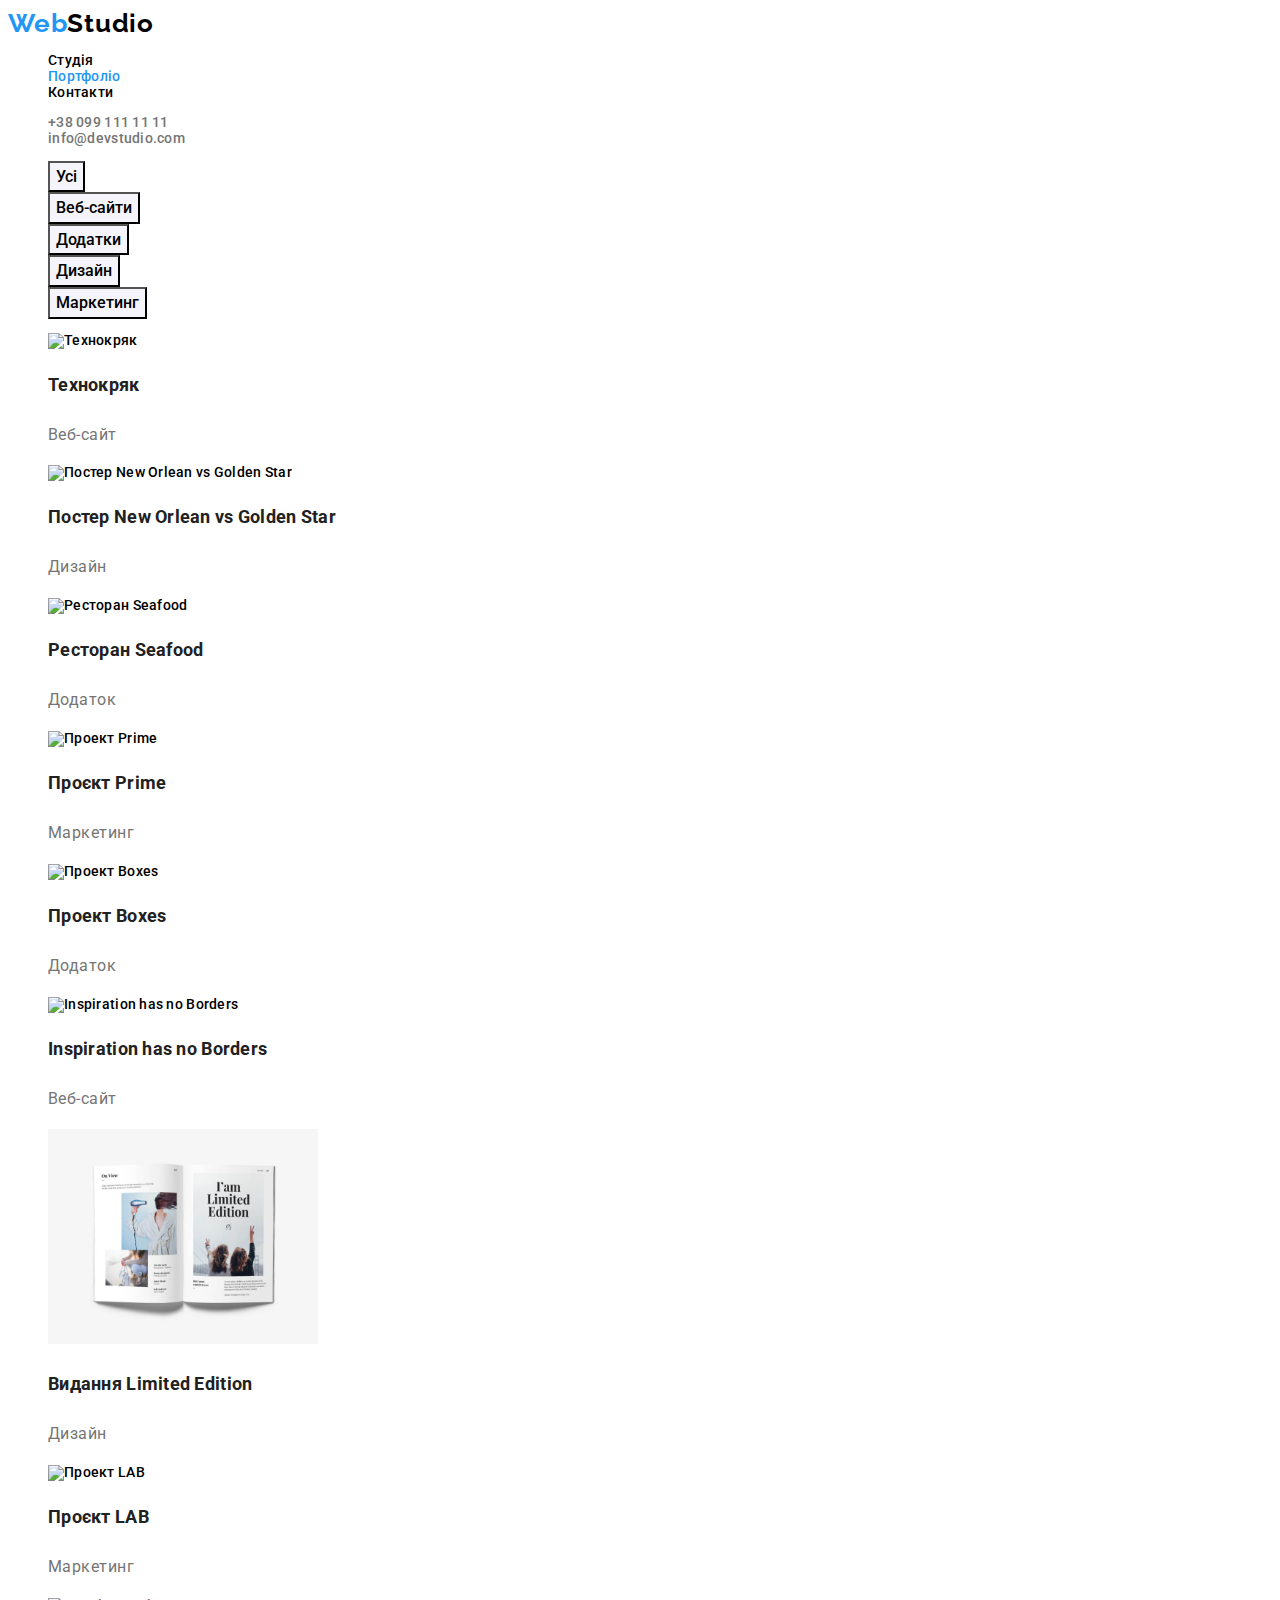
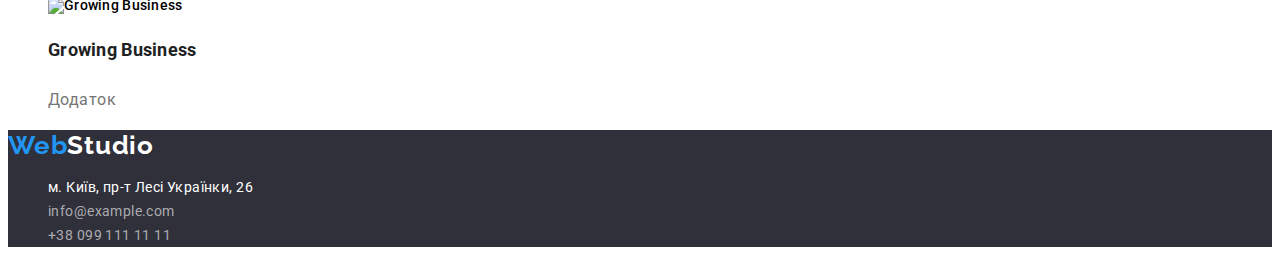
==== portfolio.html @ 4de55f48 "2.2" ====
<!DOCTYPE html>
<html lang="uk">
  <head>
    <meta charset="UTF-8">
    
<link rel="preconnect" href="https://fonts.googleapis.com">
<link rel="preconnect" href="https://fonts.gstatic.com" crossorigin>
<link href="https://fonts.googleapis.com/css2?family=Raleway:wght@700&family=Roboto:wght@400;500;700;900&display=swap" rel="stylesheet">
<link rel="stylesheet" href="./css/styles.css" />
<title lang="en">Home Work</title>
  </head>
  <body>
    <header>
    <!-- Верхнаяя линия -->
    <a class="header-11" href="index.html" style="text-decoration: none;"><span class="header-color-11">Web</span>Studio</a>
    <div>
    <nav>
    <ul style="list-style-type: none;" >
    <li> 
      <a class="header-color-22" href="index.html" style="text-decoration: none;">Студія</a>
    </li>
    <li>
      <a class="header-color-11" href="portfolio.html" style="text-decoration: none;">Портфоліо</a>
    </li>
    <li>
      <a class="header-color-22" href="#contacts-2" style="text-decoration: none;">Контакти</a>
    </li>
    </ul>
    </nav>
  <ul >
    <li><a class="header-color-33" href="tel:+380991111111" style="text-decoration: none;">+38 099 111 11 11</a></li>
    <li><a class="header-color-33" href="info@devstudio.com" style="text-decoration: none;">info@devstudio.com</a></li>
  </ul>
    </div>
</header>
  <!-- Портфолио -->
  <main>
    <section>
  <ul class="menu">
  <li><button class="port-button" type="button">Усі</button></li>
  <li><button class="port-button" type="button">Веб-сайти</button></li>
  <li><button class="port-button" type="button">Додатки</button></li>
  <li><button class="port-button" type="button">Дизайн</button></li>
  <li><button class="port-button" type="button">Маркетинг</button></li>
</ul>
    
    <!-- Проекти --> 
    
        <ul class="projects-work-1">
        <li >
          <img src="img.2/img-5.jpg" alt="Технокряк" width="270"/>
          <h3  class="projects-work-title">Технокряк</h3>
          <p class="proekti-opisaniye-1">Веб-сайт</p>
        </li>
        
          <li >
          <img src="img.2/img-6-2.jpg" alt="Постер New Orlean vs Golden Star" width="270"/>
          <h3 class="projects-work-title" >Постер New Orlean vs Golden Star</h3>
          <p class="proekti-opisaniye-1">Дизайн</p>
        </li>
        
        <li >
          <img src="img.2/img-7-2.jpg" alt="Ресторан Seafood" width="270"/>
          <h3 class="projects-work-title">Ресторан Seafood</h3>
          <p class="proekti-opisaniye-1">Додаток</p>
        </li>
        
        <li >
          <img src="img.2/img-8-2.jpg" alt="Проект Prime" width="270"/>
          <h3 class="projects-work-title">Проєкт Prime</h3>
          <p class="proekti-opisaniye-1">Маркетинг</p>
        </li>

        <li >
          <img src="img.2/img-9-2.jpg" alt="Проект Boxes" width="270"/>
          <h3 class="projects-work-title">Проект Boxes</h3>
          <p class="proekti-opisaniye-1">Додаток</p>
        </li>

        <li >
          <img src="img.2/img-10-2.jpg" alt="Inspiration has no Borders" width="270"/>
          <h3 class="projects-work-title">Inspiration has no Borders</h3>
          <p class="proekti-opisaniye-1">Веб-сайт</p>
        </li>

        <li >
          <img src="img.2/img-6-3.jpg" alt="Видання Limited Edition" width="270"/>
          <h3 class="projects-work-title">Видання Limited Edition</h3>
          <p class="proekti-opisaniye-1">Дизайн</p>
        </li>

        <li >
          <img src="img.2/img-11-2.jpg" alt="Проект LAB" width="270"/>
          <h3 class="projects-work-title">Проєкт LAB</h3>
          <p class="proekti-opisaniye-1">Маркетинг</p>
        </li>

        <li>
          <img src="img.2/img-12-2.jpg" alt="Growing Business" width="270"/>
          <h3 class="projects-work-title">Growing Business</h3>
          <p class="proekti-opisaniye-1">Додаток</p>
        

      </li>

      </ul>

      </section>     
      
    </main>
<!--Подвал -->
<footer class="footer-00">  
  <a class="footer-12" href="index.html"><span class="header-color-11">Web</span>Studio</a>
      <div class="address-color-22" id="contacts-2">
    <ul >
    <li>
      <a class="address-color-2" href="м.Київ,пр-т-Лесі-Українки,26">м. Київ, пр-т Лесі Українки, 26</a>
    </li>
    <li>
      <a class="address-color-3" href="info@example.com">info@example.com</a>
    </li>
    <li>
      <a class="address-color-3" href="tel:+380991111111">+38 099 111 11 11</a>
    </li>
    </ul>
    </div>
</footer>
</body>
</html>
---- css/styles.css ----
:root{
    --robot-font :'Roboto',sans-serif;
    --raleway-font : 'Raleway',sans-serif;
    --text-title : rgba(33, 150, 243, 1);
    --text-title2 :rgba(0, 0, 0, 1);
    --text-title3 :rgba(255, 255, 255, 1);
    --color-bag :rgba(245, 245, 245, 1);
    --color-bag2 :rgba(47, 48, 58, 1);
    --color-bag3 :rgba(245, 244, 250, 1);
    --color-hover :rgba(33, 150, 243, 1) ;
    --text-color :rgba(117, 117, 117, 1) ;
}

body {
    font-family: var(--robot-font);
    font-size: 14px;
    font-weight: 700;
    line-height: 1.14;
    letter-spacing: 0.03em;
    text-align: left;
    
    
    
}

/* Верхнаяя линия */
.header{
    font-family:var(--raleway-font);
    font-size: 26px;
    font-weight: 700;
    line-height: 1.19;
    letter-spacing: 0.03em;
    text-align: left;
    color: var(--text-title2); 
    text-decoration: none;
}
.header-2{
    font-weight: 500;
    letter-spacing: 0.02em;
    text-align: left;
    text-decoration: none;
}

.header-color{
    color:var(--text-title) ;
    text-decoration: none;
}

.header-color-2{
    color: rgba(0, 0, 0, 1); 
    text-decoration: none;
}
.header-color-2:hover{
    color:var(--color-hover);
}

.header-color-3:hover{
    color:var(--color-hover);



}
.header-color-3{
    color:var(--text-color);
    text-decoration: none;
}




/* Шапка */
.way-0{
    background-color:var(--color-bag2) ;
}
.way{
    font-size: 44px;
    font-weight: 900;
    line-height: 1.36;
    letter-spacing: 0.06em;
    text-align: center;
    color: rgba(255, 255, 255, 1);
    text-transform:uppercase ;



}
.button:hover{
    box-shadow: 0px 4px 4px rgba(0, 0, 0, 0.15);
    background-color: rgba(24, 140, 232, 1);
    cursor: pointer;
}
.button{
    font-family:var(--robot-font);
    height: 50px;
    width: 200px;
    font-weight: 700;
    border-radius: 4px;
    background-color:rgba(33, 150, 243, 1) ;
    color: rgba(255, 255, 255, 1);
    font-size: 16px;
    
}



/* Особенности */

.osobennosti-zaglaviya-2{
    font-family: var(--robot-font);
    font-size: 14px;
    font-weight: 700;
    line-height: 1.14;
    letter-spacing: 0.03em;
    text-align: left;
    text-transform: uppercase ;

}

.osobennosti-opisaniye{
    font-family: var(--robot-font);
    font-size: 14px;
    font-weight: 400;
    line-height: 1.71;
    letter-spacing: 0.03em;
    text-align: left;
    color:var(--text-color)

}
/* Чем мы занимаемся */


.chem-my-zanimayemsya{
font-size: 36px;
line-height: 1.16;
text-align: center;
}
/* Наша команда */

.nasha-komanda-0{
    background-color: var(--color-bag3) ;
}




.nasha-komanda{
font-size: 36px;
line-height: 1.16;
text-align: center;
}
.nasha-komanda-imena{
font-weight: 500;
line-height: 1.18;
font-size: 16px;   
}
.nasha-komanda-professiya{
font-weight: 400;
line-height: 1.18;
font-size: 16px;
    color: var(--text-color)
}
/* Подвал */
.footer-0{
background-color:var(--color-bag2);
}
.footer-1{
    color: var(--text-title3);
    font-family: var(--raleway-font);
    font-size: 26px;
    line-height: 1.19;


}
.address
.address-color{
    color: rgba(255, 255, 255, 1);
    text-decoration: none;
    font-size: 14px;
    font-weight: 400;
    line-height: 1.71;
    
    
}

.address-color-1{
color: rgba(172, 172, 176, 1);
text-decoration: none;
font-size: 14px;
font-weight: 400;
line-height: 1.71;
}



/* Портфолио */
/* Верхнаяя линия */
.header-11{
    font-family:var(--raleway-font);
    font-size: 26px;
    font-weight: 700;
    line-height: 1.19;
    letter-spacing: 0.03em;
    text-align: left;
    color: rgba(0, 0, 0, 1); 
    text-decoration: none;
}
.header-color-11{
    color:var(--text-title) ;
}
.header-color-22{
    color: rgba(0, 0, 0, 1); 
} 
.header-color-22:hover{
    color:var(--color-hover)
}

.header-color-33:hover{
    color:var(--color-hover)


}
.header-color-33{
    color:var(--text-color)
}


/* Портфолио */
/* Кнопка */

.port-button{
    font-style:var(--robot-font);
    font-size: 16px;
    font-weight: 500;
    line-height: 1.6;
    text-align: center;
    background-color: rgba(245, 244, 250, 1);
    
}
.port-button:hover{
    background-color: rgba(24, 140, 232, 1);
    color: aliceblue;
    cursor: pointer;
}
.port-button{
    font-family: inherit;
}
/* Проекти */ 

.projects-work-1

.projects-work-title{
    color:rgba(33, 33, 33, 1) ;
    text-decoration: none;
    font-size: 18px;
    line-height: 2;
}
.proekti-opisaniye-1{
    text-decoration: none;
    font-size: 16px;
    font-weight: 400;
    line-height: 1.8;
    letter-spacing: 0.03em;
    color:var(--text-color)
    }

    /* Подвал */
    .footer-00{
        background-color:var(--color-bag2);
        }
        .footer-12{
        color: var(--text-title3);
        font-family: var(--raleway-font);
        font-size: 26px;
        line-height: 1.19;
        letter-spacing: 0.03em;
        text-align: left;
        text-decoration: none;
        }

    .address-color-22,ul {
        font-size: 14px;
        font-weight: 500;
        letter-spacing: 0.02em;
        list-style-type: none;
        
        
        
    }
    .address-color-2{
        color: rgba(255, 255, 255, 1);
        text-decoration: none;
        font-size: 14px;
        font-weight: 400;
        line-height: 24px;
        letter-spacing: 0.03em;


    


    }
    
    .address-color-3{
        color:rgba(172, 172, 176, 1) ;
        text-decoration: none;
        font-size: 14px;
        font-weight: 400;
        line-height: 24px;
        letter-spacing: 0.03em;
    }
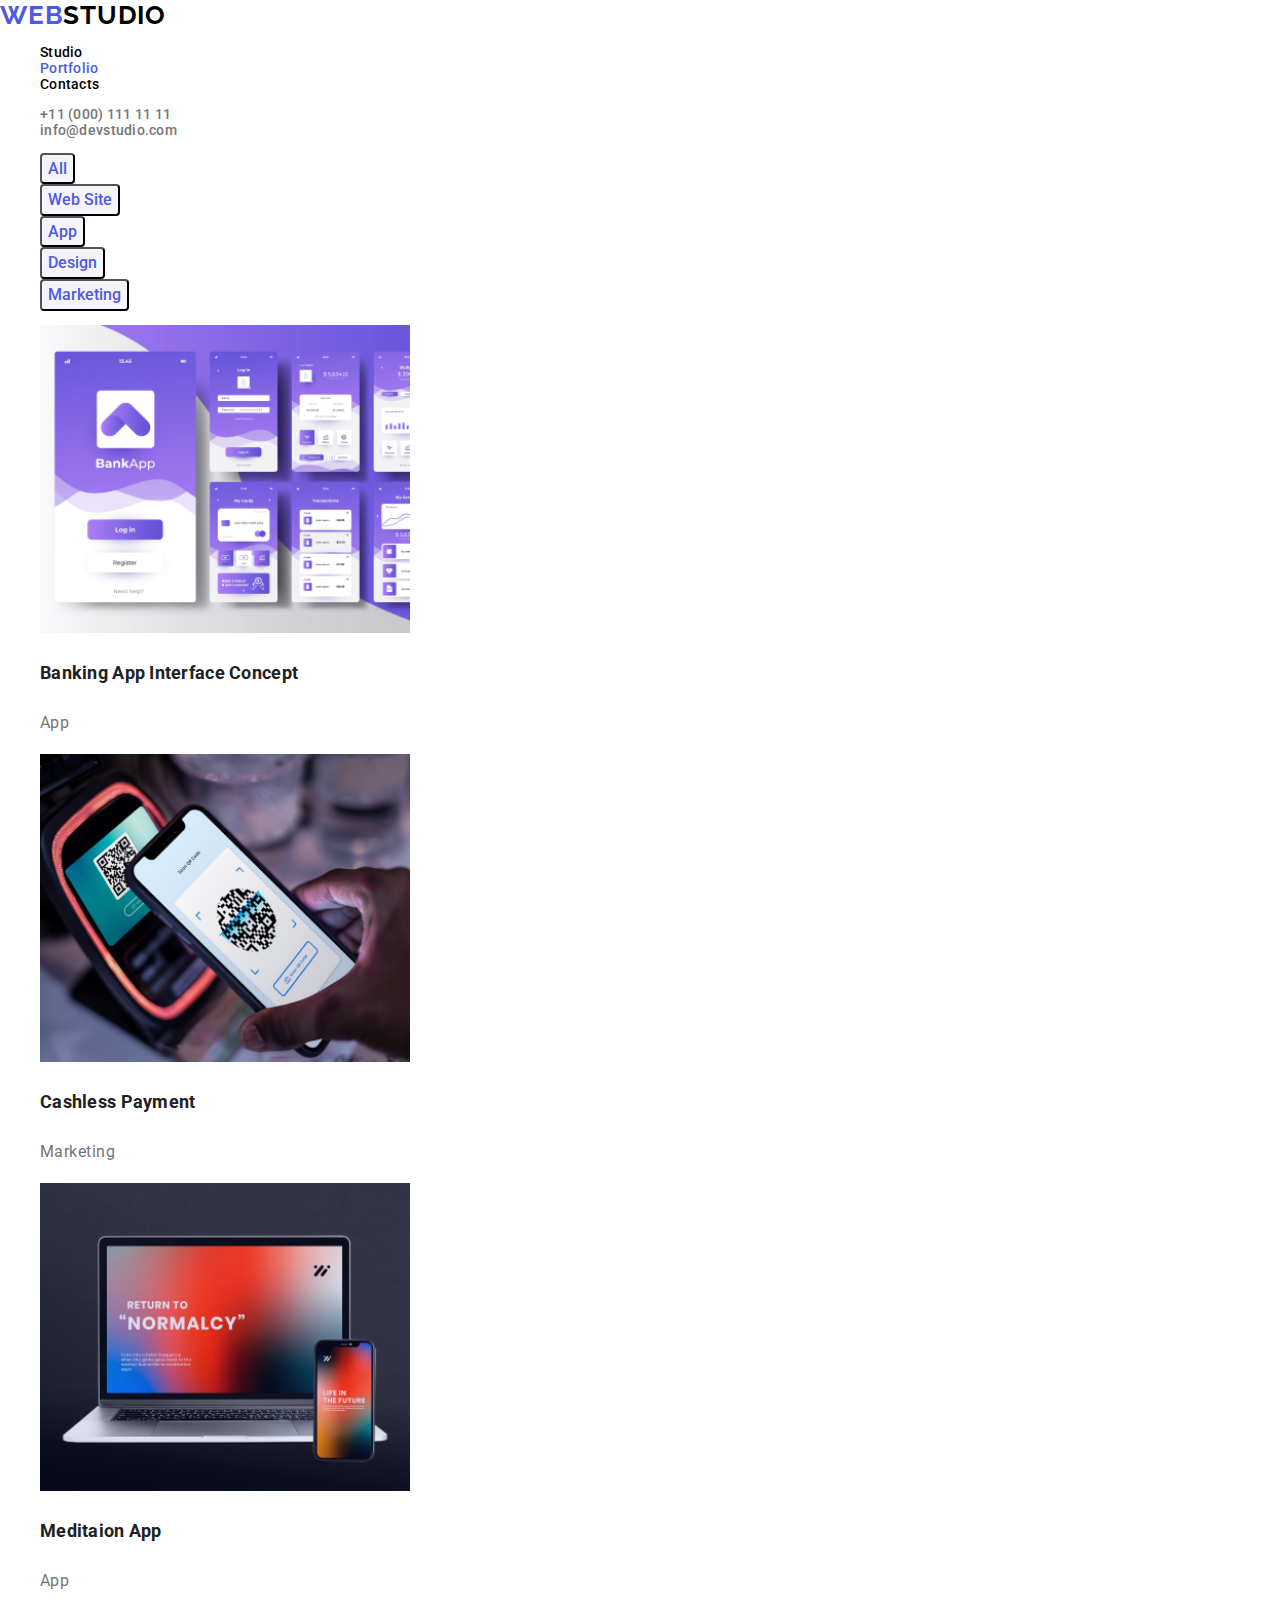
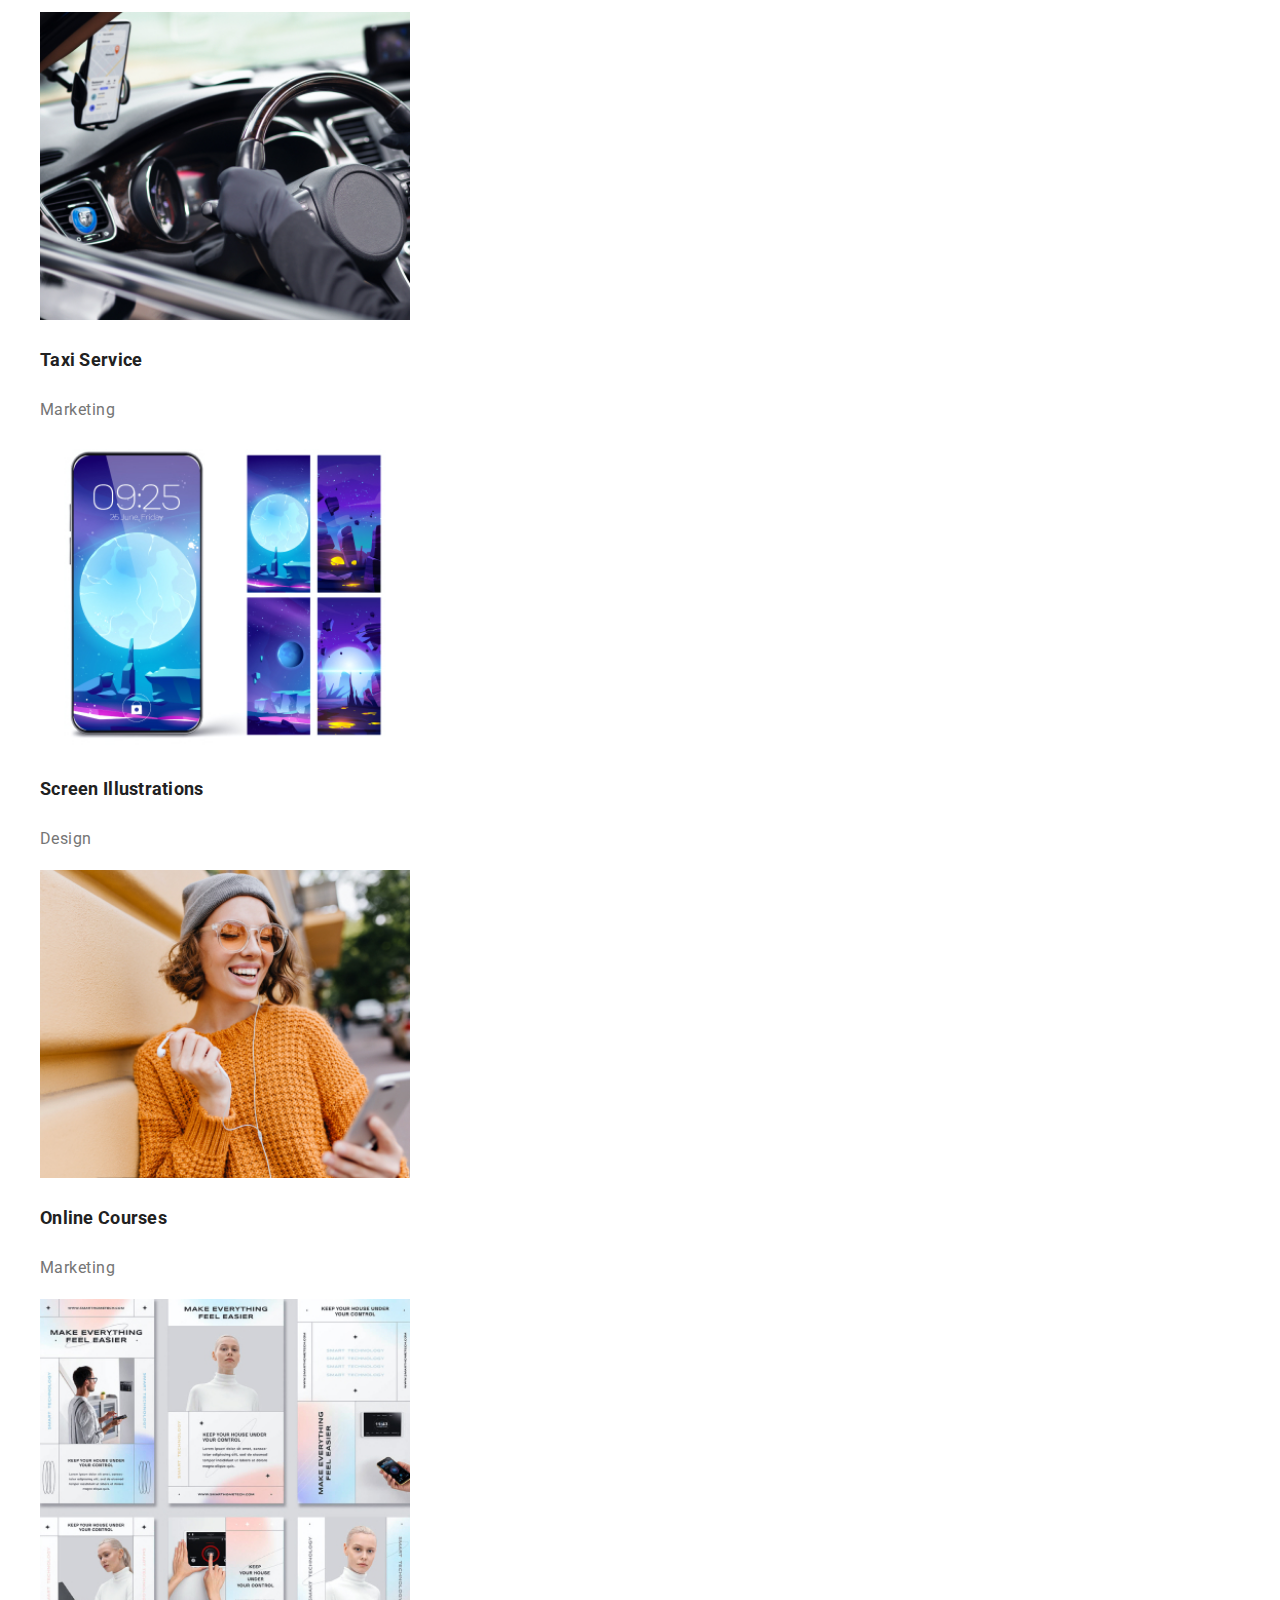
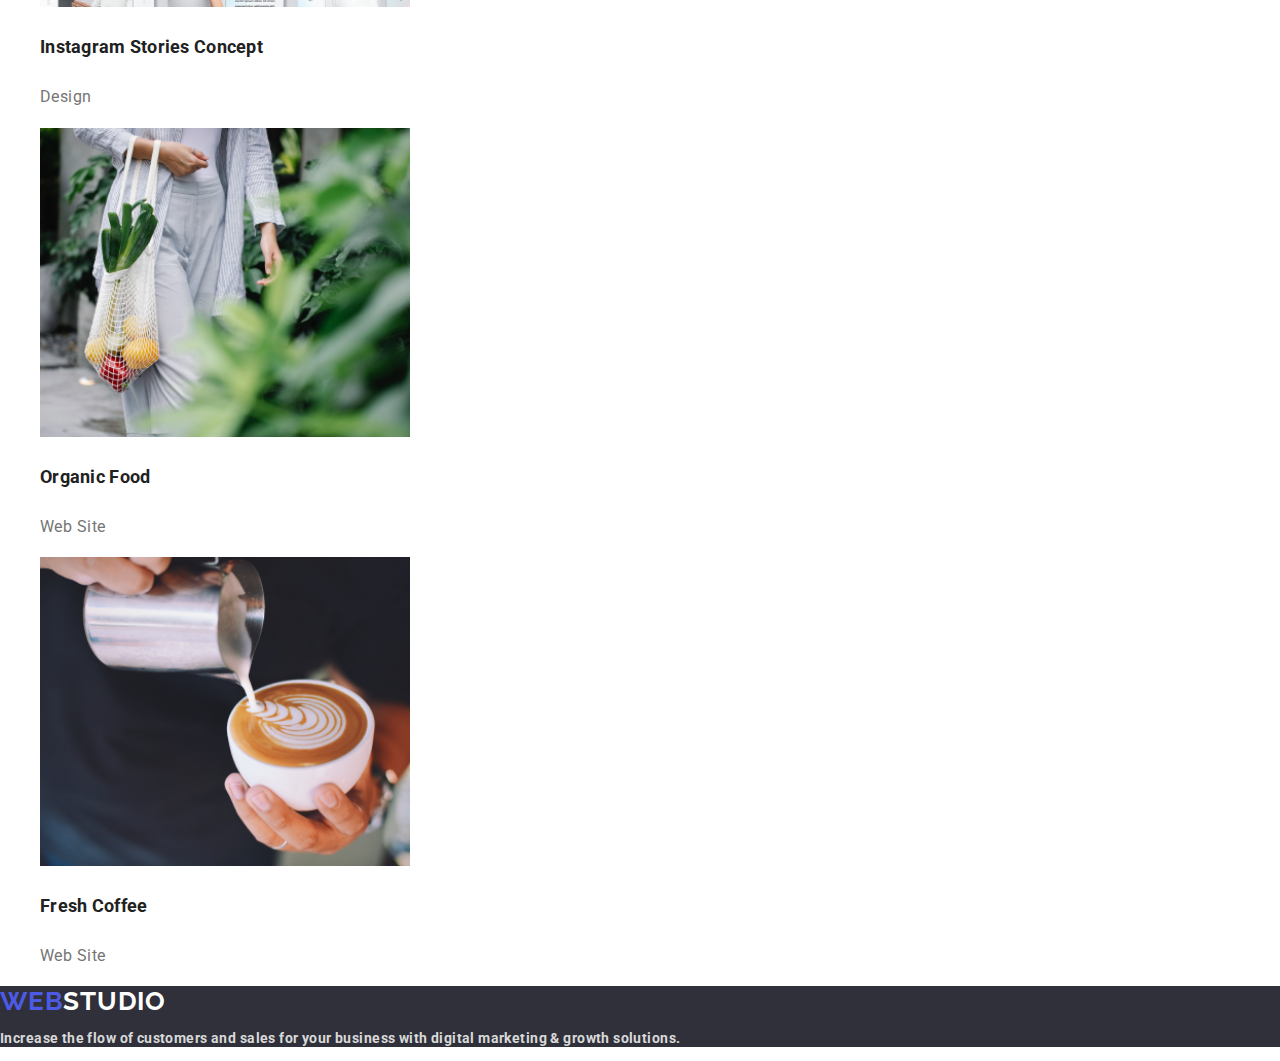
==== commit 835ab831: "comit-5" ====
--- a/portfolio.html
+++ b/portfolio.html
@@ -1,34 +1,35 @@
 <!DOCTYPE html>
-<html lang="uk">
+<html lang="en">
   <head>
     <meta charset="UTF-8">
     
 <link rel="preconnect" href="https://fonts.googleapis.com">
 <link rel="preconnect" href="https://fonts.gstatic.com" crossorigin>
 <link href="https://fonts.googleapis.com/css2?family=Raleway:wght@700&family=Roboto:wght@400;500;700;900&display=swap" rel="stylesheet">
+<link rel="stylesheet" href="https://cdnjs.cloudflare.com/ajax/libs/modern-normalize/1.0.0/modern-normalize.min.css">
 <link rel="stylesheet" href="./css/styles.css" />
 <title lang="en">Home Work</title>
   </head>
   <body>
     <header>
     <!-- Верхнаяя линия -->
-    <a class="header-11" href="index.html" style="text-decoration: none;"><span class="header-color-11">Web</span>Studio</a>
+    <a class="header-11" href="index.html" style="text-decoration: none;"><span class="header-color-11">WEB</span>STUDIO</a>
     <div>
     <nav>
     <ul style="list-style-type: none;" >
     <li> 
-      <a class="header-color-22" href="index.html" style="text-decoration: none;">Студія</a>
+      <a class="header-color-22" href="index.html" style="text-decoration: none;">Studio</a>
     </li>
     <li>
-      <a class="header-color-11" href="portfolio.html" style="text-decoration: none;">Портфоліо</a>
+      <a class="header-color-11" href="portfolio.html" style="text-decoration: none;">Portfolio</a>
     </li>
     <li>
-      <a class="header-color-22" href="#contacts-2" style="text-decoration: none;">Контакти</a>
+      <a class="header-color-22" href="#contacts-2" style="text-decoration: none;">Contacts</a>
     </li>
     </ul>
     </nav>
   <ul >
-    <li><a class="header-color-33" href="tel:+380991111111" style="text-decoration: none;">+38 099 111 11 11</a></li>
+    <li><a class="header-color-33" href="tel:+11(000)1111111" style="text-decoration: none;">+11 (000) 111 11 11</a></li>
     <li><a class="header-color-33" href="info@devstudio.com" style="text-decoration: none;">info@devstudio.com</a></li>
   </ul>
     </div>
@@ -37,68 +38,68 @@
   <main>
     <section>
   <ul class="menu">
-  <li><button class="port-button" type="button">Усі</button></li>
-  <li><button class="port-button" type="button">Веб-сайти</button></li>
-  <li><button class="port-button" type="button">Додатки</button></li>
-  <li><button class="port-button" type="button">Дизайн</button></li>
-  <li><button class="port-button" type="button">Маркетинг</button></li>
+  <li><button class="port-button" type="button">All</button></li>
+  <li><button class="port-button" type="button">Web Site</button></li>
+  <li><button class="port-button" type="button">App</button></li>
+  <li><button class="port-button" type="button">Design</button></li>
+  <li><button class="port-button" type="button">Marketing</button></li>
 </ul>
     
     <!-- Проекти --> 
     
         <ul class="projects-work-1">
         <li >
-          <img src="img.2/img-5.jpg" alt="Технокряк" width="270"/>
-          <h3  class="projects-work-title">Технокряк</h3>
-          <p class="proekti-opisaniye-1">Веб-сайт</p>
+          <img src="img.2/img-7.jpg" alt="Banking App Interface Concept" width="370"/>
+          <h3  class="projects-work-title">Banking App Interface Concept</h3>
+          <p class="proekti-opisaniye-1">App</p>
         </li>
         
           <li >
-          <img src="img.2/img-6-2.jpg" alt="Постер New Orlean vs Golden Star" width="270"/>
-          <h3 class="projects-work-title" >Постер New Orlean vs Golden Star</h3>
-          <p class="proekti-opisaniye-1">Дизайн</p>
+          <img src="img.2/img-8.jpg" alt="Cashless Payment" width="370"/>
+          <h3 class="projects-work-title" >Cashless Payment</h3>
+          <p class="proekti-opisaniye-1">Marketing</p>
         </li>
         
         <li >
-          <img src="img.2/img-7-2.jpg" alt="Ресторан Seafood" width="270"/>
-          <h3 class="projects-work-title">Ресторан Seafood</h3>
-          <p class="proekti-opisaniye-1">Додаток</p>
+          <img src="img.2/img-13.jpg" alt="Meditaion App" width="370"/>
+          <h3 class="projects-work-title">Meditaion App</h3>
+          <p class="proekti-opisaniye-1">App</p>
         </li>
         
         <li >
-          <img src="img.2/img-8-2.jpg" alt="Проект Prime" width="270"/>
-          <h3 class="projects-work-title">Проєкт Prime</h3>
-          <p class="proekti-opisaniye-1">Маркетинг</p>
+          <img src="img.2/img-9.jpg" alt="Taxi Service" width="370"/>
+          <h3 class="projects-work-title">Taxi Service</h3>
+          <p class="proekti-opisaniye-1">Marketing</p>
         </li>
 
         <li >
-          <img src="img.2/img-9-2.jpg" alt="Проект Boxes" width="270"/>
-          <h3 class="projects-work-title">Проект Boxes</h3>
-          <p class="proekti-opisaniye-1">Додаток</p>
+          <img src="img.2/img-14.jpg" alt="Screen Illustrations" width="370"/>
+          <h3 class="projects-work-title">Screen Illustrations</h3>
+          <p class="proekti-opisaniye-1">Design</p>
         </li>
 
         <li >
-          <img src="img.2/img-10-2.jpg" alt="Inspiration has no Borders" width="270"/>
-          <h3 class="projects-work-title">Inspiration has no Borders</h3>
-          <p class="proekti-opisaniye-1">Веб-сайт</p>
+          <img src="img.2/img-15.jpg" alt="Online Courses" width="370"/>
+          <h3 class="projects-work-title">Online Courses</h3>
+          <p class="proekti-opisaniye-1">Marketing</p>
         </li>
 
         <li >
-          <img src="img.2/img-6-3.jpg" alt="Видання Limited Edition" width="270"/>
-          <h3 class="projects-work-title">Видання Limited Edition</h3>
-          <p class="proekti-opisaniye-1">Дизайн</p>
+          <img src="img.2/img-10.jpg" alt="Instagram Stories Concept" width="370"/>
+          <h3 class="projects-work-title">Instagram Stories Concept</h3>
+          <p class="proekti-opisaniye-1">Design</p>
         </li>
 
         <li >
-          <img src="img.2/img-11-2.jpg" alt="Проект LAB" width="270"/>
-          <h3 class="projects-work-title">Проєкт LAB</h3>
-          <p class="proekti-opisaniye-1">Маркетинг</p>
+          <img src="img.2/img-16.jpg" alt="Organic Food" width="370"/>
+          <h3 class="projects-work-title">Organic Food</h3>
+          <p class="proekti-opisaniye-1">Web Site</p>
         </li>
 
         <li>
-          <img src="img.2/img-12-2.jpg" alt="Growing Business" width="270"/>
-          <h3 class="projects-work-title">Growing Business</h3>
-          <p class="proekti-opisaniye-1">Додаток</p>
+          <img src="img.2/img-11.jpg" alt="Fresh Coffee" width="370"/>
+          <h3 class="projects-work-title">Fresh Coffee</h3>
+          <p class="proekti-opisaniye-1">Web Site</p>
         
 
       </li>
@@ -110,20 +111,8 @@
     </main>
 <!--Подвал -->
 <footer class="footer-00">  
-  <a class="footer-12" href="index.html"><span class="header-color-11">Web</span>Studio</a>
-      <div class="address-color-22" id="contacts-2">
-    <ul >
-    <li>
-      <a class="address-color-2" href="м.Київ,пр-т-Лесі-Українки,26">м. Київ, пр-т Лесі Українки, 26</a>
-    </li>
-    <li>
-      <a class="address-color-3" href="info@example.com">info@example.com</a>
-    </li>
-    <li>
-      <a class="address-color-3" href="tel:+380991111111">+38 099 111 11 11</a>
-    </li>
-    </ul>
-    </div>
+  <a class="footer-12" href="index.html"><span class="header-color-11">WEB</span>STUDIO</a>
+  <p class="osobennosti-opisaniye-2">Increase the flow of customers and sales for your business with digital marketing & growth solutions.</p>
 </footer>
 </body>
 </html>--- a/css/styles.css
+++ b/css/styles.css
@@ -2,15 +2,18 @@
 :root{
     --robot-font :'Roboto',sans-serif;
     --raleway-font : 'Raleway',sans-serif;
-    --text-title : rgba(33, 150, 243, 1);
+    --text-title : rgba(77, 90, 229, 1);
     --text-title2 :rgba(0, 0, 0, 1);
     --text-title3 :rgba(255, 255, 255, 1);
     --color-bag :rgba(245, 245, 245, 1);
     --color-bag2 :rgba(47, 48, 58, 1);
     --color-bag3 :rgba(245, 244, 250, 1);
-    --color-hover :rgba(33, 150, 243, 1) ;
+    --color-hover :rgba(77, 90, 229, 1) ;
     --text-color :rgba(117, 117, 117, 1) ;
-}
+    --focus-color : rgba(77, 90, 229, 1);
+}
+
+
 
 body {
     font-family: var(--robot-font);
@@ -18,11 +21,47 @@
     font-weight: 700;
     line-height: 1.14;
     letter-spacing: 0.03em;
-    text-align: left;
-    
-    
-    
-}
+
+    
+    
+    
+}
+/* reset start */
+h1,
+h2,
+h3,
+h4,
+h5,
+h6,
+p 
+
+.img {
+display: block;
+
+}
+
+
+.link {
+    text-decoration: none;
+    color: currentColor;
+}
+
+
+.list {
+    list-style: none;
+    margin: 0;
+    padding: 0;
+}
+/* reset end */
+.container{
+    width: 1170px;
+    margin: 0 auto;
+    padding:0 15px ;
+
+    outline: 2px solid red;
+    outline-offset: -2px;
+}
+
 
 /* Верхнаяя линия */
 .header{
@@ -34,36 +73,71 @@
     text-align: left;
     color: var(--text-title2); 
     text-decoration: none;
-}
+    margin-right: 93px;
+}
+.header-container{
+    display: flex;
+    align-items: center;
+}
+
 .header-2{
     font-weight: 500;
     letter-spacing: 0.02em;
     text-align: left;
     text-decoration: none;
-}
+    display: flex;
+    
+}
+.header-color-0{
+    display: flex;
+
+}   
 
 .header-color{
     color:var(--text-title) ;
     text-decoration: none;
+    
+}
+.header-color-01{
+    color:var(--text-title) ;
+    text-decoration: none;
+    margin-right: 50px;
 }
 
 .header-color-2{
     color: rgba(0, 0, 0, 1); 
     text-decoration: none;
+    margin-right: 50px;
 }
 .header-color-2:hover{
     color:var(--color-hover);
 }
+.header-color-2:focus{
+    color:var(--focus-color);
+}
 
 .header-color-3:hover{
     color:var(--color-hover);
-
-
-
+    
+
+
+}
+.header-color-3:focus{
+    color:var(--focus-color);
+}
+.header-color-03{
+    display: flex;
+    
 }
 .header-color-3{
     color:var(--text-color);
     text-decoration: none;
+    margin-right: 50px;
+}
+.header-color-4{
+    color:var(--text-color);
+    text-decoration: none;
+    
 }
 
 
@@ -72,6 +146,9 @@
 /* Шапка */
 .way-0{
     background-color:var(--color-bag2) ;
+    width: 1600px;
+    height: 600px;
+    top: 80px;
 }
 .way{
     font-size: 44px;
@@ -81,14 +158,17 @@
     text-align: center;
     color: rgba(255, 255, 255, 1);
     text-transform:uppercase ;
-
-
-
-}
+    padding: 200px 452px;
+}
+
 .button:hover{
     box-shadow: 0px 4px 4px rgba(0, 0, 0, 0.15);
+    background-color:rgba(77, 90, 229, 1) ;
+    cursor: pointer;
+}
+.button:focus{
+    color: rgba(255, 255, 255, 1);
     background-color: rgba(24, 140, 232, 1);
-    cursor: pointer;
 }
 .button{
     font-family:var(--robot-font);
@@ -96,10 +176,9 @@
     width: 200px;
     font-weight: 700;
     border-radius: 4px;
-    background-color:rgba(33, 150, 243, 1) ;
+    background-color: rgba(77, 90, 229, 1);
     color: rgba(255, 255, 255, 1);
     font-size: 16px;
-    
 }
 
 
@@ -127,6 +206,12 @@
     color:var(--text-color)
 
 }
+.osobennosti-opisaniye-2{
+    font-family: var(--robot-font);
+    color:rgba(217, 217, 217, 1);
+
+}
+
 /* Чем мы занимаемся */
 
 
@@ -140,7 +225,9 @@
 .nasha-komanda-0{
     background-color: var(--color-bag3) ;
 }
-
+.nasha-komanda-bac-color{
+    background-color: var(--color-bag);
+}
 
 
 
@@ -212,13 +299,19 @@
     color: rgba(0, 0, 0, 1); 
 } 
 .header-color-22:hover{
-    color:var(--color-hover)
+    color:var(--color-hover);
+}
+.header-color-22:focus{
+    color: var(--focus-color);
 }
 
 .header-color-33:hover{
     color:var(--color-hover)
 
 
+}
+.header-color-33:focus{
+    color: var(--focus-color);
 }
 .header-color-33{
     color:var(--text-color)
@@ -235,12 +328,17 @@
     line-height: 1.6;
     text-align: center;
     background-color: rgba(245, 244, 250, 1);
-    
+    border-radius: 4px;
+    color:rgba(77, 90, 229, 1);
 }
 .port-button:hover{
-    background-color: rgba(24, 140, 232, 1);
+    background-color: rgba(77, 90, 229, 1);
     color: aliceblue;
     cursor: pointer;
+}
+.port-button:focus{
+color:aliceblue;
+background-color:rgba(64, 75, 191, 1);
 }
 .port-button{
     font-family: inherit;
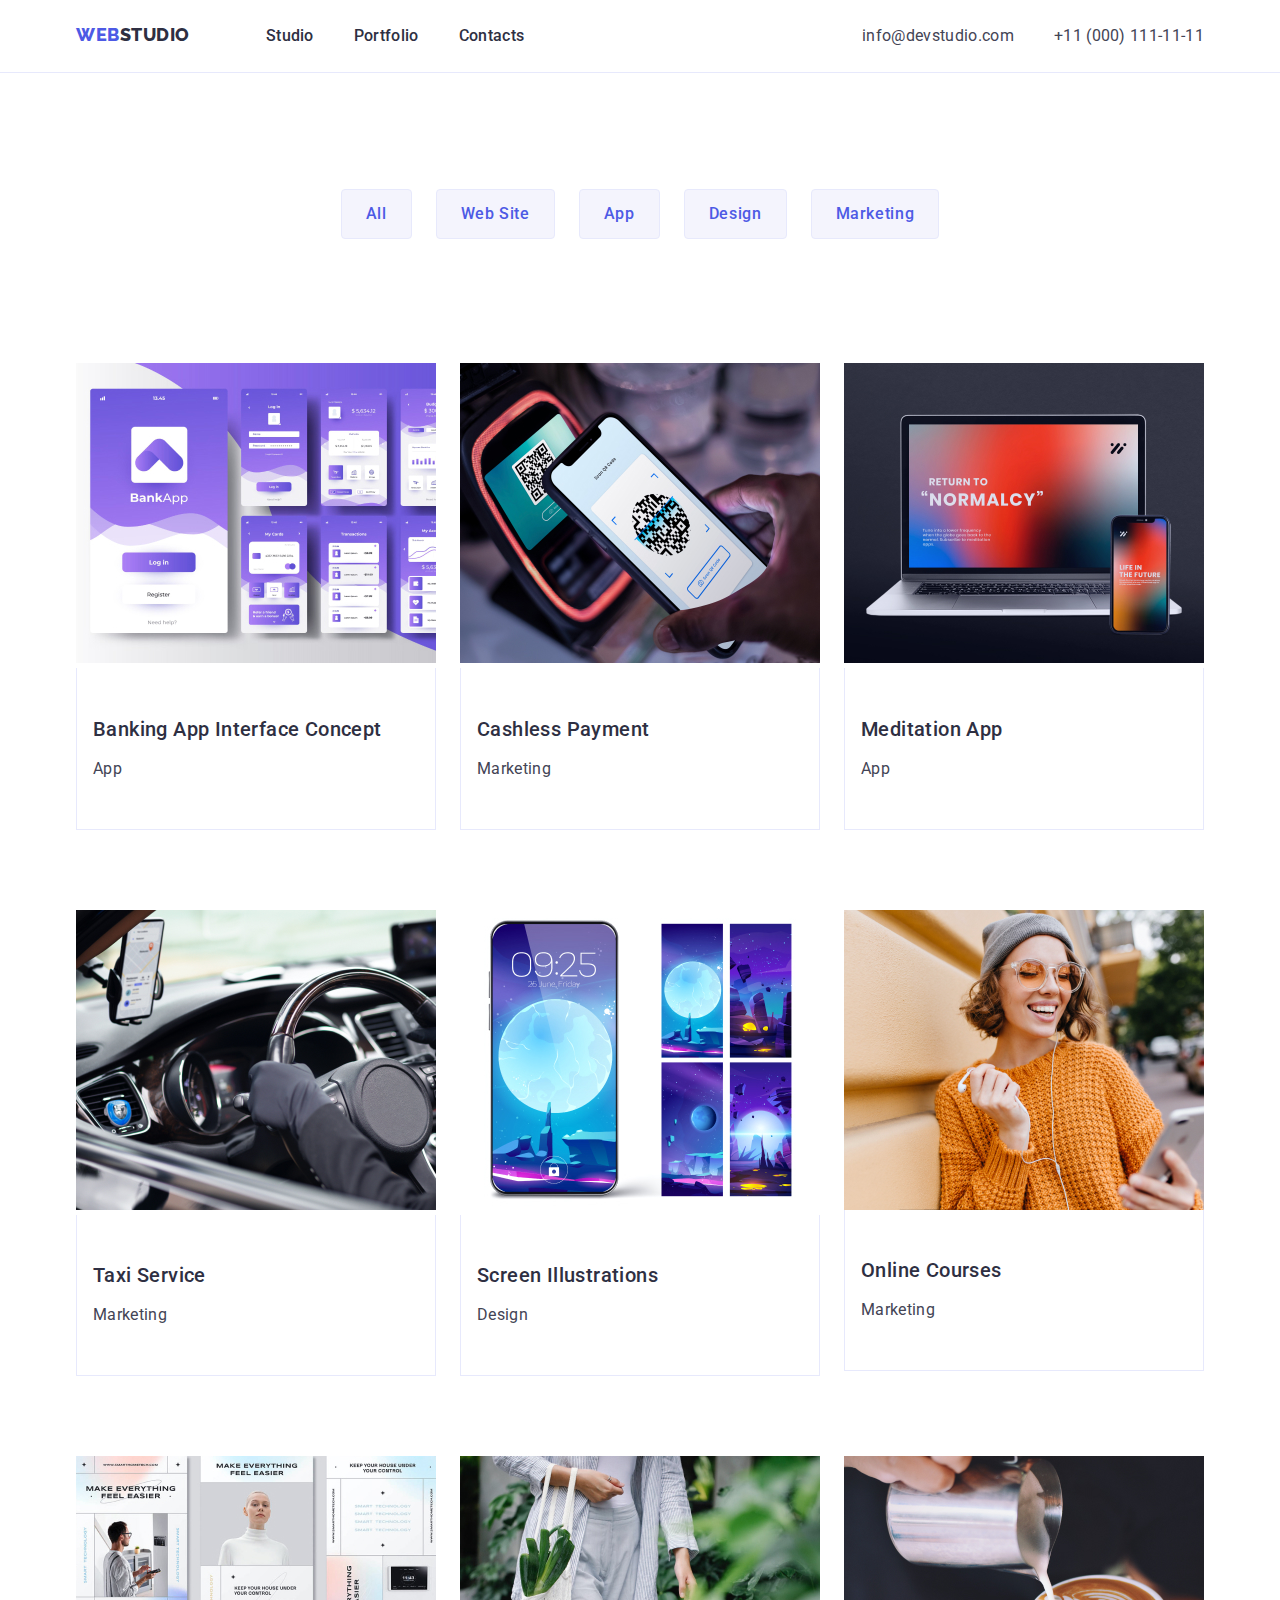
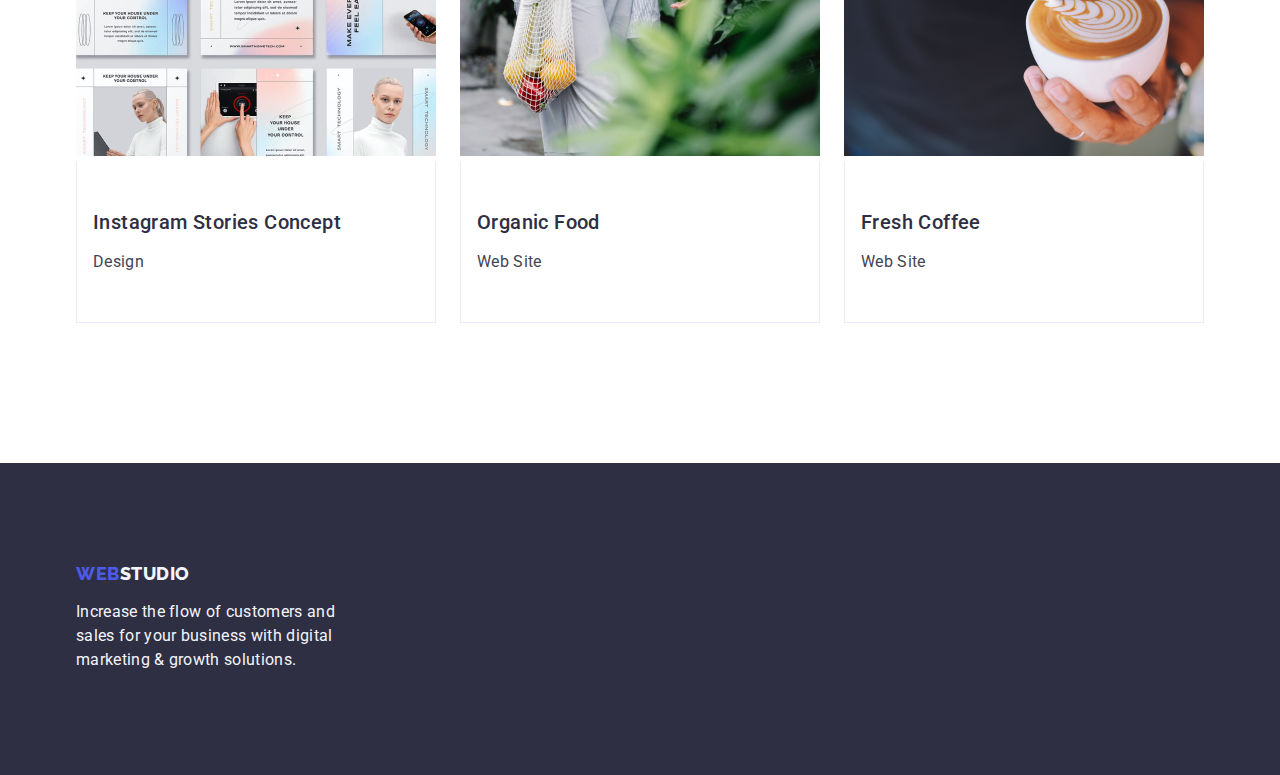
==== commit a751c901: "1.3 comit" ====
--- a/portfolio.html
+++ b/portfolio.html
@@ -1,118 +1,135 @@
 <!DOCTYPE html>
 <html lang="en">
-  <head>
-    <meta charset="UTF-8">
+
+<head>
+  <meta charset="UTF-8">
+
+  <link rel="preconnect" href="https://fonts.googleapis.com">
+  <link rel="preconnect" href="https://fonts.gstatic.com" crossorigin>
+  <link href="https://fonts.googleapis.com/css2?family=Raleway:wght@700&family=Roboto:wght@400;500;700;900&display=swap"
+    rel="stylesheet">
+  <link rel="stylesheet" href="https://cdnjs.cloudflare.com/ajax/libs/modern-normalize/1.0.0/modern-normalize.min.css">
+  <link rel="stylesheet" href="./css/styles.css" />
+  <title lang="en">Home Work</title>
+</head>
+<body>
+  <!-- header -->
+  <header class="header">
+    <div class="conteiner header-conteiner">
+    <nav class="navigation">
+      <a href="./index.html" class="header-logo link"
+        >Web<span class="header-studio">Studio</span></a
+      >
+      <ul class="header-list list">
+        <li class="header-item">
+          <a href="./index.html" class="header-link link">Studio</a>
+        </li>
+        <li class="header-item">
+          <a href="./portfolio.html" class="header-link link">Portfolio</a>
+        </li>
+        <li class="header-item"><a href="" class="header-link link">Contacts</a></li>
+      </ul>
+    </nav>
+    <address class="address">
+      <ul class="address-list list">
+        <li class="address-links text">
+          <a href="mailto:info@devstudio.com" class="address-item link"
+            >info@devstudio.com</a
+          >
+        </li>
+        <li class="address-links text">
+          <a href="tel:+110001111111" class="address-item link"
+            >+11 (000) 111-11-11</a
+          >
+        </li>
+      </ul>
+    </address>
+  </div>
+  </header>
+  <!-- main -->
+  <main class="main">
+    <!-- examples -->
     
-<link rel="preconnect" href="https://fonts.googleapis.com">
-<link rel="preconnect" href="https://fonts.gstatic.com" crossorigin>
-<link href="https://fonts.googleapis.com/css2?family=Raleway:wght@700&family=Roboto:wght@400;500;700;900&display=swap" rel="stylesheet">
-<link rel="stylesheet" href="https://cdnjs.cloudflare.com/ajax/libs/modern-normalize/1.0.0/modern-normalize.min.css">
-<link rel="stylesheet" href="./css/styles.css" />
-<title lang="en">Home Work</title>
-  </head>
-  <body>
-    <header>
-    <!-- Верхнаяя линия -->
-    <a class="header-11" href="index.html" style="text-decoration: none;"><span class="header-color-11">WEB</span>STUDIO</a>
-    <div>
-    <nav>
-    <ul style="list-style-type: none;" >
-    <li> 
-      <a class="header-color-22" href="index.html" style="text-decoration: none;">Studio</a>
-    </li>
-    <li>
-      <a class="header-color-11" href="portfolio.html" style="text-decoration: none;">Portfolio</a>
-    </li>
-    <li>
-      <a class="header-color-22" href="#contacts-2" style="text-decoration: none;">Contacts</a>
-    </li>
-    </ul>
-    </nav>
-  <ul >
-    <li><a class="header-color-33" href="tel:+11(000)1111111" style="text-decoration: none;">+11 (000) 111 11 11</a></li>
-    <li><a class="header-color-33" href="info@devstudio.com" style="text-decoration: none;">info@devstudio.com</a></li>
-  </ul>
-    </div>
-</header>
-  <!-- Портфолио -->
-  <main>
-    <section>
-  <ul class="menu">
-  <li><button class="port-button" type="button">All</button></li>
-  <li><button class="port-button" type="button">Web Site</button></li>
-  <li><button class="port-button" type="button">App</button></li>
-  <li><button class="port-button" type="button">Design</button></li>
-  <li><button class="port-button" type="button">Marketing</button></li>
-</ul>
-    
-    <!-- Проекти --> 
-    
-        <ul class="projects-work-1">
-        <li >
-          <img src="img.2/img-7.jpg" alt="Banking App Interface Concept" width="370"/>
-          <h3  class="projects-work-title">Banking App Interface Concept</h3>
-          <p class="proekti-opisaniye-1">App</p>
+    <section class="portfolio-main">
+      <div class="conteiner">
+        <h1 hidden>Example</h1>
+        <ul class="bottom-list list">
+          <li class="bottom-item"><button type="button" class="portfolio-button button">All</button></li>
+          <li class="bottom-item"><button type="button" class="portfolio-button button">Web Site</button></li>
+          <li class="bottom-item"><button type="button" class="portfolio-button button">App</button></li>
+          <li class="bottom-item"><button type="button" class="portfolio-button button">Design</button></li>
+          <li class="bottom-item"><button type="button"  class="portfolio-button button">Marketing</button></li>
+        </ul>
+        <ul class="aps-list list">
+
+          <li class="aps-item">
+            <a href="" class="link"><img class="appsimg" src="img.2/img-7.jpg" alt="banck app" width="360">
+              <div class="apps-box"><h2 class="aps-title">Banking App Interface Concept</h2>
+              <p class="text">App</p>
+            </a>
+          </div>
         </li>
-        
-          <li >
-          <img src="img.2/img-8.jpg" alt="Cashless Payment" width="370"/>
-          <h3 class="projects-work-title" >Cashless Payment</h3>
-          <p class="proekti-opisaniye-1">Marketing</p>
+            <li class="aps-item">
+              <a href="" class="link"><img class="appsimg" src="img.2/img-8.jpg" alt="cashless payment"
+                width="360">
+                <div class="apps-box"><h2 class="aps-title">Cashless Payment</h2>
+                <p class="text">Marketing</p></a></div>
+              </li>
+              <li class="aps-item">
+                <a href="" class="link"><img class="appsimg" src="img.2/img-13.jpg" alt="meditation app" width="360">
+                  <div class="apps-box"><h2 class="aps-title">Meditation App</h2>
+                  <p class="text">App</p></a></div>
+                </li>
+                <li class="aps-item">
+          <a href="" class="link"><img class="appsimg" src="img.2/img-9.jpg" alt="taxi service" width="360">
+          <div class="apps-box"><h2 class="aps-title">Taxi Service</h2>
+          <p class="text">Marketing</p></a></div>
         </li>
-        
-        <li >
-          <img src="img.2/img-13.jpg" alt="Meditaion App" width="370"/>
-          <h3 class="projects-work-title">Meditaion App</h3>
-          <p class="proekti-opisaniye-1">App</p>
+        <li class="aps-item">
+          <a href="" class="link"><img class="appsimg" src="img.2/img-14.jpg" alt="screen
+            illustrations" width="360">
+            <div class="apps-box"><h2 class="aps-title">Screen Illustrations</h2>
+            <p class="text">Design</p></a></div>
+          </li>
+          <li class="aps-item">
+            <a href="" class="link"><img class="aps-img" src="img.2/img-15.jpg" alt="online courses" width="360">
+              <div class="apps-box"><h2 class="aps-title">Online Courses</h2>
+              <p class="text">Marketing</p></a></div>
+            </li>
+            <li class="aps-item">
+              <a href="" class="link"><img class="appsimg" src="img.2/img-10.jpg" alt="instagram
+                stories concept" width="360">
+                <div class="apps-box"><h2 class="aps-title">Instagram Stories Concept</h2>
+                <p class="text">Design</p></a></div>
         </li>
-        
-        <li >
-          <img src="img.2/img-9.jpg" alt="Taxi Service" width="370"/>
-          <h3 class="projects-work-title">Taxi Service</h3>
-          <p class="proekti-opisaniye-1">Marketing</p>
-        </li>
-
-        <li >
-          <img src="img.2/img-14.jpg" alt="Screen Illustrations" width="370"/>
-          <h3 class="projects-work-title">Screen Illustrations</h3>
-          <p class="proekti-opisaniye-1">Design</p>
-        </li>
-
-        <li >
-          <img src="img.2/img-15.jpg" alt="Online Courses" width="370"/>
-          <h3 class="projects-work-title">Online Courses</h3>
-          <p class="proekti-opisaniye-1">Marketing</p>
-        </li>
-
-        <li >
-          <img src="img.2/img-10.jpg" alt="Instagram Stories Concept" width="370"/>
-          <h3 class="projects-work-title">Instagram Stories Concept</h3>
-          <p class="proekti-opisaniye-1">Design</p>
-        </li>
-
-        <li >
-          <img src="img.2/img-16.jpg" alt="Organic Food" width="370"/>
-          <h3 class="projects-work-title">Organic Food</h3>
-          <p class="proekti-opisaniye-1">Web Site</p>
-        </li>
-
-        <li>
-          <img src="img.2/img-11.jpg" alt="Fresh Coffee" width="370"/>
-          <h3 class="projects-work-title">Fresh Coffee</h3>
-          <p class="proekti-opisaniye-1">Web Site</p>
-        
-
-      </li>
-
-      </ul>
-
-      </section>     
-      
-    </main>
-<!--Подвал -->
-<footer class="footer-00">  
-  <a class="footer-12" href="index.html"><span class="header-color-11">WEB</span>STUDIO</a>
-  <p class="osobennosti-opisaniye-2">Increase the flow of customers and sales for your business with digital marketing & growth solutions.</p>
-</footer>
-</body>
-</html>+        <li class="aps-item">
+          <a href="" class="link"><img class="appsimg" src="img.2/img-16.jpg" alt="organic food" width="360">
+            <div class="apps-box"><h2 class="aps-title">Organic Food</h2>
+            <p class="text">Web Site</p></a></div>
+          </li>
+          <li class="aps-item">
+            <a href="" class="link"><img class="appsimg" src="img.2/img-11.jpg" alt="fresh coffee" width="360">
+              <div class="apps-box"><h2 class="aps-title">Fresh Coffee</h2>
+              <p class="text">Web Site</p></a></div>
+            </li>
+          </ul>
+        </div>
+        </section>
+      </main>
+      <!-- foooter -->
+      <footer class="footer">
+        <div class="conteiner">
+          <div class="footer-box ">
+        <a href="./index.html" class="footer-logo link"
+          >Web<span class="footter-studio">Studio</span></a
+        >
+        <p class="footer-text">
+          Increase the flow of customers and sales for your business with digital
+          marketing & growth solutions.
+        </p>
+      </div>
+      </footer>
+    </body>
+  </html>
+  
+  --- a/css/styles.css
+++ b/css/styles.css
@@ -1,418 +1,422 @@
-
-:root{
-    --robot-font :'Roboto',sans-serif;
-    --raleway-font : 'Raleway',sans-serif;
-    --text-title : rgba(77, 90, 229, 1);
-    --text-title2 :rgba(0, 0, 0, 1);
-    --text-title3 :rgba(255, 255, 255, 1);
-    --color-bag :rgba(245, 245, 245, 1);
-    --color-bag2 :rgba(47, 48, 58, 1);
-    --color-bag3 :rgba(245, 244, 250, 1);
-    --color-hover :rgba(77, 90, 229, 1) ;
-    --text-color :rgba(117, 117, 117, 1) ;
-    --focus-color : rgba(77, 90, 229, 1);
-}
-
-
-
+html {
+  box-sizing: border-box;
+}
+
+
+:root {
+  --regular-color: #434455;
+  --second-color: #2e2f42;
+  --hero-color: #ffffff;
+  --footer-color: #f4f4fd;
+  --button-color: #4d5ae5;
+}
+.conteiner {
+  max-width: 1158px;
+  padding-left: 15px;
+  padding-right: 15px;
+  margin: 0 auto;
+}
 body {
-    font-family: var(--robot-font);
-    font-size: 14px;
-    font-weight: 700;
-    line-height: 1.14;
-    letter-spacing: 0.03em;
-
-    
-    
-    
-}
-/* reset start */
-h1,
-h2,
-h3,
-h4,
-h5,
-h6,
-p 
-
-.img {
-display: block;
-
-}
-
-
+  color: var(--regular-color);
+  font-family: Roboto, sans-serif;
+  font-style: normal;
+  font-weight: 500;
+  font-size: 20px;
+  line-height: 1, 2;
+  letter-spacing: 0.02em;
+}
+.title {
+  color: var(--second-color);
+}
+.list {
+  list-style: none;
+}
 .link {
-    text-decoration: none;
-    color: currentColor;
-}
-
-
-.list {
-    list-style: none;
-    margin: 0;
-    padding: 0;
-}
-/* reset end */
-.container{
-    width: 1170px;
-    margin: 0 auto;
-    padding:0 15px ;
-
-    outline: 2px solid red;
-    outline-offset: -2px;
-}
-
-
-/* Верхнаяя линия */
-.header{
-    font-family:var(--raleway-font);
-    font-size: 26px;
-    font-weight: 700;
-    line-height: 1.19;
-    letter-spacing: 0.03em;
-    text-align: left;
-    color: var(--text-title2); 
-    text-decoration: none;
-    margin-right: 93px;
-}
-.header-container{
-    display: flex;
-    align-items: center;
-}
-
-.header-2{
-    font-weight: 500;
-    letter-spacing: 0.02em;
-    text-align: left;
-    text-decoration: none;
-    display: flex;
-    
-}
-.header-color-0{
-    display: flex;
-
-}   
-
-.header-color{
-    color:var(--text-title) ;
-    text-decoration: none;
-    
-}
-.header-color-01{
-    color:var(--text-title) ;
-    text-decoration: none;
-    margin-right: 50px;
-}
-
-.header-color-2{
-    color: rgba(0, 0, 0, 1); 
-    text-decoration: none;
-    margin-right: 50px;
-}
-.header-color-2:hover{
-    color:var(--color-hover);
-}
-.header-color-2:focus{
-    color:var(--focus-color);
-}
-
-.header-color-3:hover{
-    color:var(--color-hover);
-    
-
-
-}
-.header-color-3:focus{
-    color:var(--focus-color);
-}
-.header-color-03{
-    display: flex;
-    
-}
-.header-color-3{
-    color:var(--text-color);
-    text-decoration: none;
-    margin-right: 50px;
-}
-.header-color-4{
-    color:var(--text-color);
-    text-decoration: none;
-    
-}
-
-
-
-
-/* Шапка */
-.way-0{
-    background-color:var(--color-bag2) ;
-    width: 1600px;
-    height: 600px;
-    top: 80px;
-}
-.way{
-    font-size: 44px;
-    font-weight: 900;
-    line-height: 1.36;
-    letter-spacing: 0.06em;
-    text-align: center;
-    color: rgba(255, 255, 255, 1);
-    text-transform:uppercase ;
-    padding: 200px 452px;
-}
-
-.button:hover{
-    box-shadow: 0px 4px 4px rgba(0, 0, 0, 0.15);
-    background-color:rgba(77, 90, 229, 1) ;
-    cursor: pointer;
-}
-.button:focus{
-    color: rgba(255, 255, 255, 1);
-    background-color: rgba(24, 140, 232, 1);
-}
-.button{
-    font-family:var(--robot-font);
-    height: 50px;
-    width: 200px;
-    font-weight: 700;
-    border-radius: 4px;
-    background-color: rgba(77, 90, 229, 1);
-    color: rgba(255, 255, 255, 1);
-    font-size: 16px;
-}
-
-
-
-/* Особенности */
-
-.osobennosti-zaglaviya-2{
-    font-family: var(--robot-font);
-    font-size: 14px;
-    font-weight: 700;
-    line-height: 1.14;
-    letter-spacing: 0.03em;
-    text-align: left;
-    text-transform: uppercase ;
-
-}
-
-.osobennosti-opisaniye{
-    font-family: var(--robot-font);
-    font-size: 14px;
-    font-weight: 400;
-    line-height: 1.71;
-    letter-spacing: 0.03em;
-    text-align: left;
-    color:var(--text-color)
-
-}
-.osobennosti-opisaniye-2{
-    font-family: var(--robot-font);
-    color:rgba(217, 217, 217, 1);
-
-}
-
-/* Чем мы занимаемся */
-
-
-.chem-my-zanimayemsya{
-font-size: 36px;
-line-height: 1.16;
-text-align: center;
-}
-/* Наша команда */
-
-.nasha-komanda-0{
-    background-color: var(--color-bag3) ;
-}
-.nasha-komanda-bac-color{
-    background-color: var(--color-bag);
-}
-
-
-
-.nasha-komanda{
-font-size: 36px;
-line-height: 1.16;
-text-align: center;
-}
-.nasha-komanda-imena{
-font-weight: 500;
-line-height: 1.18;
-font-size: 16px;   
-}
-.nasha-komanda-professiya{
+  text-decoration: none;
+  font-style: normal;
+}
+.link:hover {
+  color: #404bbf;
+}
+.link:focus {
+  color: #404bbf;
+}
+.button {
+  cursor: pointer;
+  border: 1px solid transparent;
+}
+/* logo */
+.header-studio {
+  color: var(--second-color);
+}
+.footter-studio {
+  color: var(--footer-color);
+}
+
+.header-logo {
+  margin-right: 76px;
+  padding-top: 24px;
+  padding-bottom: 24px;
+  font-family: Raleway, sans-serif;
+  font-weight: 800;
+  font-size: 18px;
+  line-height: 1.17;
+  letter-spacing: 0.03em;
+  color: var(--button-color);
+  text-transform: uppercase;
+}
+.footer-logo {
+  margin-bottom: 16px;
+  display: block;
+
+  font-family: Raleway, sans-serif;
+  font-weight: 800;
+  font-size: 18px;
+  line-height: 1.17;
+  letter-spacing: 0.03em;
+  color: var(--button-color);
+  text-transform: uppercase;
+}
+
+/* header */
+.header {
+  border-bottom: 1px solid #e7e9fc;
+}
+.header-conteiner {
+  justify-content: space-between;
+}
+.header-list {
+  display: flex;
+  padding: 0;
+  margin: 0;
+  font-size: 16px;
+  line-height: 1.5;
+}
+.navigation {
+  display: flex;
+}
+.header-conteiner {
+  display: flex;
+}
+.header-link {
+  color: var(--second-color);
+  display: inline-block;
+  padding-top: 24px;
+  padding-bottom: 24px;
+}
+.header-item:not(:last-child) {
+  margin-right: 40px;
+}
+.header-item {
+  display: block;
+  letter-spacing: 0.02em;
+}
+
+/* address */
+.address {
+  letter-spacing: 0.02em;
+  font-style: normal;
+}
+.address-links {
+  padding-top: 24px;
+  padding-bottom: 24px;
+}
+.address-links:not(:last-child) {
+  margin-right: 40px;
+}
+.address-item {
+  color: var(--regular-color);
+  letter-spacing: 0.02em;
+}
+.address-list {
+  display: flex;
+  justify-self: flex-end;
+  margin-top: 0;
+  margin-bottom: 0;
+  letter-spacing: 0.02em;
+  color: var(--regular-color);
+}
+.addres-list :hover {
+  color: #404bbf;
+}
+.address-list :focus {
+  color: #404bbf;
+}
+/* main */
+
+/* hero */
+.hero {
+  padding-top: 188px;
+  padding-bottom: 188px;
+  text-align: center;
+
+  background-color: #2e2f42;
+}
+
+.hero-title {
+  width: 496px;
+  margin-left: auto;
+  margin-right: auto;
+  margin-top: 0;
+  margin-bottom: 48px;
+  color: var(--hero-color);
+  font-weight: 700;
+  font-size: 56px;
+  line-height: 1.07;
+  text-align: center;
+  letter-spacing: 0.02em;
+}
+.hero-button {
+  border: 0;
+  border-radius: 4px;
+  min-width: 169px;
+  height: 56px;
+  text-align: center;
+  padding: 15px;
+
+  background: #4d5ae5;
+  letter-spacing: 0.04em;
+  font-family: Roboto, sans-serif;
+  font-weight: 500;
+  font-size: 16px;
+  color: #ffffff;
+  line-height: 1.5;
+}
+.hero-button:focus {
+  color: #404bbf;
+}
+.hero-button:hover {
+  color: #404bbf;
+}
+/* description */
+.description {
+  padding-top: 120px;
+  padding-bottom: 120px;
+}
+.description-list {
+  width: 1128px;
+
+  display: flex;
+  padding: 0px;
+  margin-top: 0;
+  margin-bottom: 0;
+}
+.description-title {
+  font-weight: 500;
+  font-size: 20px;
+  line-height: 1.2;
+  letter-spacing: 0.02em;
+  color: var(--second-color);
+}
+.description-item {
+  width: calc((100%-72) / 4);
+}
+.description-item:not(:last-child) {
+  margin-right: 24px;
+}
+.example-title {
+  margin-top: 0;
+  margin-bottom: 8px;
+
+  font-weight: 500;
+  font-size: 20px;
+  line-height: 1.2;
+  letter-spacing: 0.02em;
+  color: var(--second-color);
+}
+/* works */
+.works {
+  padding-bottom: 120px;
+}
+.title-work {
+  margin-top: 0;
+  padding-bottom: 72px;
+  text-align: center;
+
+  font-weight: 700;
+  font-size: 36px;
+  line-height: 1.11;
+  text-align: center;
+  letter-spacing: 0.02em;
+  text-transform: capitalize;
+  color: var(--second-color);
+}
+.works-list {
+  display: flex;
+  padding: 0;
+}
+.works-img {
+  display: block;
+  max-width: 100%;
+  height: auto;
+}
+.example-works {
+  width: calc((100%-48) / 3);
+}
+/* team */
+.team-img {
+  margin-top: 0;
+  display: block;
+  width: 100%;
+  height: auto;
+}
+.team-list {
+  display: flex;
+  padding: 0;
+}
+.team-box {
+  padding: 32px 16px;
+}
+
+.team-title {
+  margin-bottom: 72px;
+
+  font-weight: 700;
+  font-size: 36px;
+  line-height: 1.11;
+  text-align: center;
+  letter-spacing: 0.02em;
+  text-transform: capitalize;
+  color: var(--second-color);
+}
+.team {
+  background-color: #f4f4fd;
+  padding-top: 120px;
+  padding-bottom: 120px;
+}
+
+.name-title {
+  margin-top: 0;
+  margin-bottom: 8px;
+
+  font-weight: 500;
+  font-size: 20px;
+  line-height: 1.2;
+  letter-spacing: 0.02em;
+  color: var(--second-color);
+}
+.team-item {
+  text-align: center;
+  color: var(--regular-color);
+  background-color: #ffffff;
+}
+.team-item:not(:last-child) {
+  margin-right: 24px;
+  border-radius: 0px 0px 4px 4px;
+  width: 264px;
+}
+/* footer */
+footer {
+  padding: 120 0;
+  height: 312px;
+  background-color: var(--second-color);
+}
+.footer-text {
+  margin-top: 0;
+  margin-bottom: 0;
+  width: 264px;
+
+  color: var(--footer-color);
 font-weight: 400;
-line-height: 1.18;
-font-size: 16px;
-    color: var(--text-color)
-}
-/* Подвал */
-.footer-0{
-background-color:var(--color-bag2);
-}
-.footer-1{
-    color: var(--text-title3);
-    font-family: var(--raleway-font);
-    font-size: 26px;
-    line-height: 1.19;
-
-
-}
-.address
-.address-color{
-    color: rgba(255, 255, 255, 1);
-    text-decoration: none;
-    font-size: 14px;
-    font-weight: 400;
-    line-height: 1.71;
-    
-    
-}
-
-.address-color-1{
-color: rgba(172, 172, 176, 1);
-text-decoration: none;
-font-size: 14px;
-font-weight: 400;
-line-height: 1.71;
-}
-
-
-
-/* Портфолио */
-/* Верхнаяя линия */
-.header-11{
-    font-family:var(--raleway-font);
-    font-size: 26px;
-    font-weight: 700;
-    line-height: 1.19;
-    letter-spacing: 0.03em;
-    text-align: left;
-    color: rgba(0, 0, 0, 1); 
-    text-decoration: none;
-}
-.header-color-11{
-    color:var(--text-title) ;
-}
-.header-color-22{
-    color: rgba(0, 0, 0, 1); 
-} 
-.header-color-22:hover{
-    color:var(--color-hover);
-}
-.header-color-22:focus{
-    color: var(--focus-color);
-}
-
-.header-color-33:hover{
-    color:var(--color-hover)
-
-
-}
-.header-color-33:focus{
-    color: var(--focus-color);
-}
-.header-color-33{
-    color:var(--text-color)
-}
-
-
-/* Портфолио */
-/* Кнопка */
-
-.port-button{
-    font-style:var(--robot-font);
-    font-size: 16px;
-    font-weight: 500;
-    line-height: 1.6;
-    text-align: center;
-    background-color: rgba(245, 244, 250, 1);
-    border-radius: 4px;
-    color:rgba(77, 90, 229, 1);
-}
-.port-button:hover{
-    background-color: rgba(77, 90, 229, 1);
-    color: aliceblue;
-    cursor: pointer;
-}
-.port-button:focus{
-color:aliceblue;
-background-color:rgba(64, 75, 191, 1);
-}
-.port-button{
-    font-family: inherit;
-}
-/* Проекти */ 
-
-.projects-work-1
-
-.projects-work-title{
-    color:rgba(33, 33, 33, 1) ;
-    text-decoration: none;
-    font-size: 18px;
-    line-height: 2;
-}
-.proekti-opisaniye-1{
-    text-decoration: none;
-    font-size: 16px;
-    font-weight: 400;
-    line-height: 1.8;
-    letter-spacing: 0.03em;
-    color:var(--text-color)
-    }
-
-    /* Подвал */
-    .footer-00{
-        background-color:var(--color-bag2);
-        }
-        .footer-12{
-        color: var(--text-title3);
-        font-family: var(--raleway-font);
-        font-size: 26px;
-        line-height: 1.19;
-        letter-spacing: 0.03em;
-        text-align: left;
-        text-decoration: none;
-        }
-
-    .address-color-22,ul {
-        font-size: 14px;
-        font-weight: 500;
-        letter-spacing: 0.02em;
-        list-style-type: none;
-        
-        
-        
-    }
-    .address-color-2{
-        color: rgba(255, 255, 255, 1);
-        text-decoration: none;
-        font-size: 14px;
-        font-weight: 400;
-        line-height: 24px;
-        letter-spacing: 0.03em;
-
-
-    
-
-
-    }
-    
-    .address-color-3{
-        color:rgba(172, 172, 176, 1) ;
-        text-decoration: none;
-        font-size: 14px;
-        font-weight: 400;
-        line-height: 24px;
-        letter-spacing: 0.03em;
-    }
-
-    
-    
-
-
-
-
-
-
+  font-size: 16px;
+  line-height: 1.5;
+  letter-spacing: 0.02em;
+}
+.footer-box{
+  left: 156px;
+  padding-top: 100px;
+}
+/* portfolio */
+.portfolio-main{
+  padding-top: 96px;
+  padding-bottom: 120px;
+}
+/* body */
+.portfolio-body {
+  color: var(--regular-color);
+}
+/* main */
+.text {
+  color: var(--regular-color);
+  font-weight: 400;
+  font-size: 16px;
+  line-height: 1.5;
+  letter-spacing: 0.02em;
+}
+.aps-title {
+  margin-bottom: 8px;
+  font-weight: 500;
+  font-size: 20px;
+  line-height: 1.2;
+  letter-spacing: 0.02em;
+  color: var(--second-color);
+}
+.bottom-list {
+  display: flex;
+  justify-content: center;
+  padding: 0;
+}
+.bottom-item:not(:last-child) {
+  margin-right: 24px;
+}
+.portfolio-button:not(:last-child) {
+  margin-right: 24px;
+}
+.portfolio-button {
+  padding-top: 12px;
+  padding-bottom: 12px;
+  padding-left: 24px;
+  padding-right: 24px;
+  border-radius: 4px;
+  border: 1px solid #e7e9fc;
+
+  color: var(--button-color);
+  letter-spacing: 0.04em;
+  font-size: 16px;
+  background-color: var(--footer-color);
+  line-height: 1.5;
+  font-weight: 500;
+  font-family: Roboto, sans-serif;
+}
+.portfolio-button:hover {
+  color: #ffffff;
+  background-color: #404bbf;
+}
+.portfolio-button:focus {
+  color: #ffffff;
+  background-color: #404bbf;
+}
+/* APPS */
+.aps-list {
+  display: flex;
+  flex-wrap: wrap;
+  padding-top: 72px;
+  padding-left: 0;
+  padding-right: 0;
+  padding-bottom: 0;
+}
+.aps-img{
+  display: block;
+  width: 100%;
+  height: auto;
+}
+.aps-item {
+  padding: 32px, 0;
+  width: calc((100%-48) / 3);
+  padding-top:  32px;
+  width: 360px;
+}
+.aps-item:nth-child(-n + 6) {
+  margin-bottom: 48px;
+}
+.aps-item:not(:nth-child(3n)) {
+  margin-right: 24px;
+}
+.apps-box {
+  border-right: 1px solid #E7E9FC;
+  border-left: 1px solid #E7E9FC;
+  border-bottom: 1px solid #E7E9FC;
+  padding-bottom: 32px;
+  padding-top: 32px;
+  padding-left: 16px;
+}
